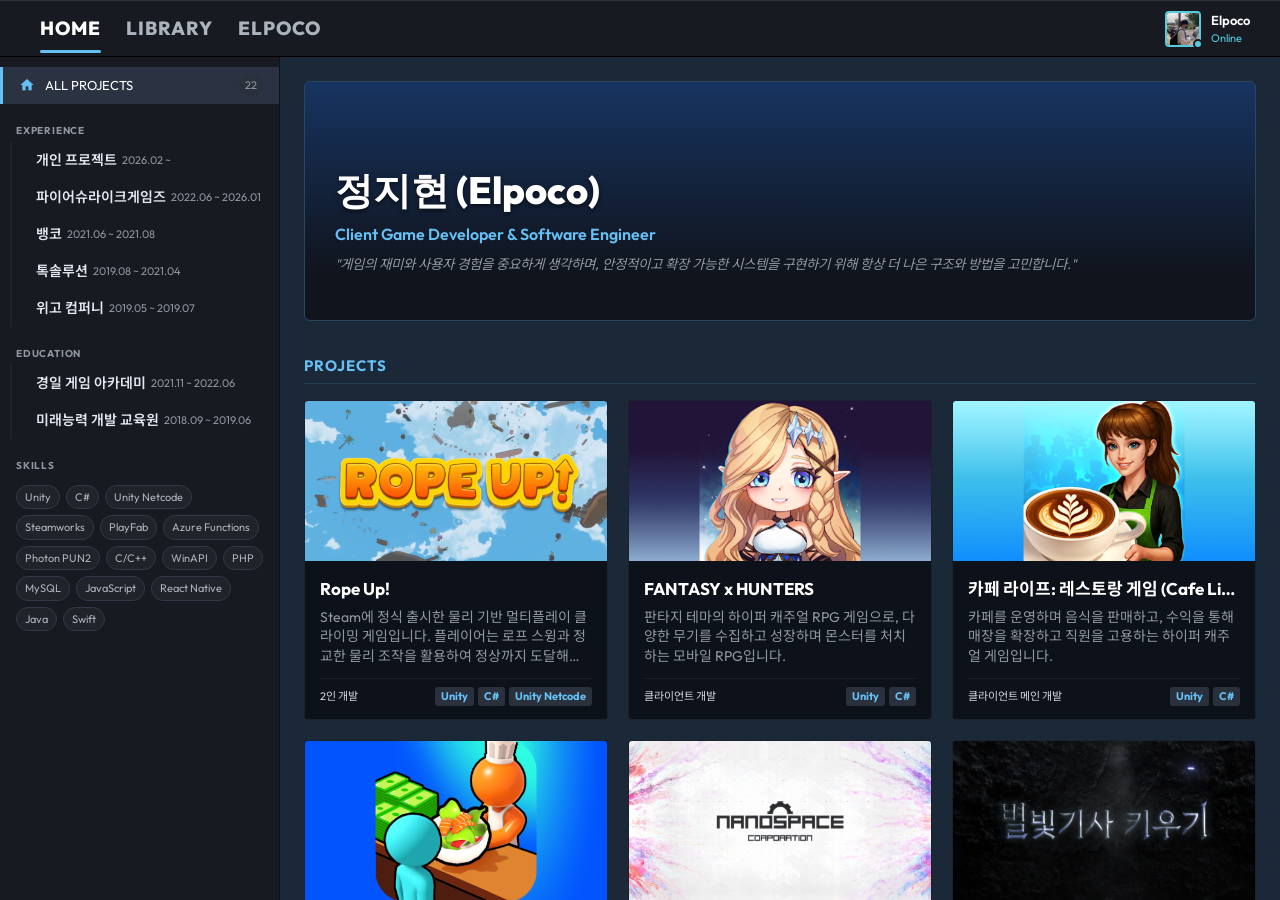
==== index.html @ 59be8a12 "이력서 수정" ====
<!DOCTYPE html>
<html lang="ko">

<head>
    <meta http-equiv="Content-Type" content="text/html; charset=UTF-8">
    <meta name="viewport" content="width=device-width, initial-scale=1">
    <title>정지현 포트폴리오</title>

    <!-- Google Fonts for Premium Gaming/Tech Aesthetics -->
    <link rel="preconnect" href="https://fonts.googleapis.com">
    <link rel="preconnect" href="https://fonts.gstatic.com" crossorigin>
    <link
        href="https://fonts.googleapis.com/css2?family=Noto+Sans+KR:wght@300;400;500;700&family=Outfit:wght@300;400;600;800&display=swap"
        rel="stylesheet">
    <link rel="stylesheet" href="https://fonts.googleapis.com/icon?family=Material+Icons">

    <!-- Styles -->
    <link href="css/bootstrap.min.css" rel="stylesheet">
    <link href="css/style.css?v=2" rel="stylesheet">

    <!-- Scripts -->
    <script src="js/jquery.min.js"></script>
    <script src="js/bootstrap.min.js" type="text/javascript"></script>
    <script src="js/projects_data.js"></script>
    <script src="js/script.js?v=2"></script>
    <link rel="shortcut icon" href="favicon.ico">
</head>

<body>
    <div id="steam-app">
        <!-- ############ Steam Header / Top Bar ############ -->
        <header id="steam-header">


            <!-- Navigation Area -->
            <div class="steam-nav-bar">
                <!-- Navigation Arrows -->
                <!-- <div class="steam-arrows">
                    <button class="nav-arrow-btn" id="btn-back" onclick="historyBack()" disabled>
                        <i class="material-icons">arrow_back</i>
                    </button>
                    <button class="nav-arrow-btn" id="btn-forward" onclick="historyForward()" disabled>
                        <i class="material-icons">arrow_forward</i>
                    </button>
                </div> -->

                <!-- Main Tabs -->
                <nav class="steam-nav-tabs">
                    <span class="nav-tab active" data-target="store">HOME</span>
                    <span class="nav-tab" data-target="library">LIBRARY</span>
                    <!-- <span class="nav-tab" data-target="community">COMMUNITY</span> -->
                    <span class="nav-tab" data-target="about">ELPOCO</span>
                </nav>

                <!-- Profile Badge -->
                <div class="steam-profile-badge" onclick="switchTab('about')">
                    <div class="avatar-container">
                        <img src="assets/images/jjh2.jpg" alt="Profile Avatar" class="profile-avatar">
                        <span class="online-indicator"></span>
                    </div>
                    <div class="profile-info">
                        <span class="profile-name">Elpoco</span>
                        <div class="profile-status">
                            <!-- <span class="status-badge">Lv.96</span> -->
                            <span class="status-text">Online</span>
                        </div>
                    </div>
                </div>
            </div>
        </header>

        <!-- ############ Steam App Body ############ -->
        <main id="steam-body">
            <!-- LEFT SIDEBAR (Visible primarily in LIBRARY tab, but handles navigation) -->
            <aside id="steam-sidebar">
                <!-- <div class="sidebar-header">
                    <span class="sidebar-title">MY CAREER</span>
                    <div class="search-box-container">
                        <input type="text" id="search-input" placeholder="Search projects by name or stack..."
                            oninput="handleSearch()">
                        <i class="material-icons search-icon">search</i>
                    </div>
                </div> -->

                <div class="sidebar-scrollable">
                    <!-- Library Home Link -->
                    <div class="sidebar-item home-item active" onclick="showLibraryHome()">
                        <i class="material-icons sidebar-item-icon">home</i>
                        <span class="sidebar-item-name">ALL PROJECTS</span>
                        <span class="sidebar-count" id="all-projects-count">19</span>
                    </div>

                    <!-- Chronological Work Experience List -->
                    <div class="sidebar-group">
                        <div class="sidebar-group-title">EXPERIENCE</div>
                        <div class="sidebar-group-list" id="experience-list">
                            <!-- Dynamic Content Inserted by JS -->
                        </div>
                    </div>

                    <!-- Education Group -->
                    <div class="sidebar-group">
                        <div class="sidebar-group-title">EDUCATION</div>
                        <div class="sidebar-group-list" id="education-list">
                            <!-- Dynamic Content Inserted by JS -->
                        </div>
                    </div>

                    <!-- Technical Tech Stack Filters -->
                    <div class="sidebar-group">
                        <div class="sidebar-group-title">SKILLS</div>
                        <div class="sidebar-group-list tech-filter-list" id="tech-filters">
                            <!-- Dynamic Content Inserted by JS -->
                        </div>
                    </div>
                </div>
            </aside>

            <!-- RIGHT CONTENT AREA -->
            <section id="steam-content">

                <!-- 1. STORE PAGE (Introduction & Highlight Summary) -->
                <div class="content-panel active" id="store-page">
                    <div class="store-hero">
                        <div class="store-hero-overlay"></div>
                        <div class="store-hero-content">
                            <!-- <span class="store-badge">NEW RELEASE</span> -->
                            <h1>정지현 (Elpoco)</h1>
                            <p class="about-title-role">Client Game Developer & Software Engineer</p>
                            <p class="about-quote">"게임의 재미와 사용자 경험을 중요하게 생각하며, 안정적이고 확장 가능한 시스템을 구현하기 위해 항상 더 나은 구조와 방법을
                                고민합니다."</p>
                            <!-- <div class="store-hero-actions">
                                <button class="btn-steam-primary" onclick="switchTab('library')">
                                    <i class="material-icons">play_arrow</i> 라이브러리 가기 (프로젝트 감상)
                                </button>
                                <button class="btn-steam-secondary" onclick="copyEmail()">
                                    <i class="material-icons">email</i> 이메일 복사하기
                                </button>
                            </div> -->
                        </div>
                    </div>

                    <!-- Featured Section -->
                    <div class="store-section">
                        <h2 class="store-section-title">PROJECTS</h2>
                        <div class="featured-grid" id="store-featured-projects">
                            <!-- JS inserts featured items here -->
                        </div>
                    </div>

                    <!-- Store Main Columns -->
                    <div class="store-section">
                        <div class="row">
                            <!-- Left Column: About Me Intro -->
                            <!-- <div class="col-lg-8">
                                <div class="store-panel-card">
                                    <h3>ABOUT ME</h3>
                                    <p class="intro-long-text">
                                        안녕하세요! 코딩이 즐거운 개발자 <strong>정지현</strong>입니다.<br>
                                        2019년부터 다양한 모바일 앱과 웹 개발, 하이브리드 앱과 백엔드 서버 개발을 시작으로, 현재는 유니티(Unity) 엔진을 활용한 3D 방치형
                                        RPG,
                                        하이퍼 캐주얼 게임 및 스팀 출시작까지 아우르는 <strong>클라이언트 & 서버 개발자</strong>로 활약하고 있습니다.
                                    </p>
                                    <p class="intro-long-text">
                                        문제를 끝까지 해결하려는 끈기와 새로운 기술을 빠르게 습득하는 학습 능력을 강점으로 가지고 있습니다. 게임의 재미와 사용자 경험을 중요하게
                                        생각하며, 안정적이고 확장 가능한 시스템을 구현하기 위해 항상 더 나은 구조와 방법을 고민합니다.
                                    </p>
                                </div>
                            </div> -->
                            <!-- Right Column: Quick Contacts Info -->
                            <!-- <div class="col-lg-4">
                                <div class="store-panel-card side-info">
                                    <h3>GAME SPECS (기본 정보)</h3>
                                    <ul class="spec-list">
                                        <li><strong>이름:</strong> 정지현</li>
                                        <li><strong>생년월일:</strong> 96.11.25 (<span class="dynamic-age"></span>세)</li>
                                        <li><strong>연락처:</strong> 010-8990-4721</li>
                                        <li><strong>이메일:</strong> <span class="click-email-text"
                                                onclick="copyEmail()">wjdwlgus96@gmail.com</span></li>
                                        <li><strong>거주지:</strong> 서울 성동구 성수동</li>
                                        <li><strong>주요 분야:</strong> Game Client, Server, Mobile App</li>
                                    </ul>
                                </div>
                            </div> -->
                        </div>
                    </div>
                </div>

                <!-- 2. LIBRARY HOME (Projects Grid Layout) -->
                <div class="content-panel" id="library-home">
                    <!-- Library Controls Header -->
                    <div class="library-header">
                        <div class="library-title-bar">
                            <h2>All Projects (<span id="filtered-projects-count">19</span>)</h2>
                            <div class="library-display-options">
                                <button class="display-btn active" id="display-grid"
                                    onclick="setLibraryDisplay('grid')">
                                    <i class="material-icons">grid_on</i> Grid
                                </button>
                                <button class="display-btn" id="display-list" onclick="setLibraryDisplay('list')">
                                    <i class="material-icons">view_list</i> List
                                </button>
                            </div>
                        </div>

                        <!-- Active filters tracker -->
                        <div class="active-filters-tracker" id="active-filters-container" style="display: none;">
                            <span class="filter-label">Active Filters:</span>
                            <span id="active-filters-badges"></span>
                            <span class="clear-filters-btn" onclick="clearAllFilters()">Clear All</span>
                        </div>
                    </div>

                    <!-- Projects Grid Container -->
                    <div class="projects-grid-view" id="projects-container">
                        <!-- Dynamic Grid Cards Inserted by JS -->
                    </div>
                </div>

                <!-- 3. PROJECT DETAIL PAGE (Detailed View for Single Project) -->
                <div class="content-panel" id="project-details">
                    <!-- Detail Hero Banner -->
                    <div class="detail-hero" id="detail-banner">
                        <div class="detail-hero-overlay"></div>
                        <div class="detail-hero-content">
                            <!-- <span class="detail-project-type" id="detail-type">Commercial Game</span> -->
                            <h1 id="detail-title">Rope Up!</h1>
                            <div class="detail-actions">
                                <a href="#" target="_blank" class="btn-play" id="detail-play-btn">
                                    <i class="material-icons">play_arrow</i> PLAY NOW
                                </a>
                                <a href="#" target="_blank" class="btn-github" id="detail-github-btn">
                                    <img src="assets/icons/github.svg" class="github-icon-white" alt="GitHub"> SOURCE
                                    CODE
                                </a>
                            </div>
                        </div>
                    </div>

                    <!-- Details Content Grid -->
                    <div class="detail-layout">
                        <!-- Left Block: Game Overview, Video, and Responsibilities -->
                        <div class="detail-main">
                            <!-- Description Block -->
                            <div class="detail-card">
                                <h3>ABOUT THIS PROJECT</h3>
                                <p class="project-desc-text" id="detail-description">프로젝트 상세 설명글이 위치합니다.</p>
                            </div>

                            <!-- Youtube Trailer Embed Container -->
                            <div class="detail-media" id="detail-media-container">
                                <!-- Dynamic iframe or video element -->
                            </div>

                            <!-- Screenshot Carousel (Google Play Style) -->
                            <div class="screenshot-carousel-wrapper" id="screenshot-carousel" style="display: none;">
                                <h3 class="screenshot-carousel-title">SCREENSHOTS</h3>
                                <div class="screenshot-carousel-viewport">
                                    <button class="carousel-nav-btn carousel-prev" id="carousel-prev-btn"
                                        onclick="carouselScroll(-1)">
                                        <i class="material-icons">chevron_left</i>
                                    </button>
                                    <div class="screenshot-carousel-track" id="screenshot-track">
                                        <!-- Dynamic screenshot images inserted by JS -->
                                    </div>
                                    <button class="carousel-nav-btn carousel-next" id="carousel-next-btn"
                                        onclick="carouselScroll(1)">
                                        <i class="material-icons">chevron_right</i>
                                    </button>
                                    <!-- <div class="carousel-indicators" id="carousel-indicators"> -->
                                    <!-- Dynamic dot indicators -->
                                    <!-- </div> -->
                                </div>
                            </div>

                            <!-- Responsibilities Block -->
                            <div class="detail-card">
                                <h3>KEY DEVELOPMENTS</h3>
                                <ul class="responsibilities-list" id="detail-responsibilities">
                                    <!-- Dynamic points loaded by JS -->
                                </ul>
                            </div>

                            <!-- System Requirements (System specs) -->
                            <div class="detail-card system-reqs" id="technical-section">
                                <h3>Technical</h3>
                                <ul class="responsibilities-list" id="detail-technical">
                                    <!-- Dynamic points loaded by JS -->
                                </ul>
                            </div>
                        </div>

                        <!-- Right Block: Sidebar Game Specs & Achievements -->
                        <div class="detail-side">
                            <!-- Game Info Spec -->
                            <div class="detail-card spec-card">
                                <h3>PROJECT DETAILS</h3>
                                <table class="detail-spec-table">
                                    <tr>
                                        <td>Release Period</td>
                                        <td id="detail-spec-period">2025.03 ~ 2026.05</td>
                                    </tr>
                                    <!-- <tr>
                                        <td>Developer</td>
                                        <td>Elpoco (정지현)</td>
                                    </tr> -->
                                    <tr>
                                        <td>Platforms</td>
                                        <td id="detail-spec-platforms">
                                            <!-- Icons -->
                                        </td>
                                    </tr>
                                    <tr>
                                        <td>Tech Stack</td>
                                        <td id="detail-spec-tech">
                                            <!-- Tags -->
                                        </td>
                                    </tr>
                                </table>
                            </div>

                            <!-- Achievements Block (도전 과제) -->
                            <div class="detail-card achievements-card" id="achievements-section">
                                <h3>ACHIEVEMENTS</h3>
                                <div class="achievements-grid" id="detail-achievements">
                                    <!-- Dynamic achievements badges loaded by JS -->
                                </div>
                            </div>
                        </div>
                    </div>

                    <!-- Back to library button -->
                    <div class="detail-footer-nav text-center py-4">
                        <button class="btn-steam-secondary" onclick="showLibraryHome()">
                            <i class="material-icons">arrow_back</i> Back to Projects Library
                        </button>
                    </div>
                </div>

                <!-- 4. COMPANY DETAIL PAGE (Experience/Education Details) -->
                <div class="content-panel" id="company-details">
                    <div class="company-header-banner">
                        <div class="company-banner-overlay"></div>
                        <div class="company-header-info">
                            <!-- <span class="company-tag" id="company-type-label">COMPANY</span> -->
                            <h1 id="company-name">파이어슈라이크게임즈</h1>
                            <span class="company-period" id="company-period">2022.06 ~ 2026.01</span>
                        </div>
                    </div>

                    <div class="company-body">
                        <div class="row">
                            <div class="col-lg-8">
                                <div class="store-panel-card">
                                    <h3>ROLE & RESPONSIBILITIES</h3>
                                    <h4 class="company-role-title" id="company-role">유니티 클라이언트 및 서버 개발</h4>
                                    <p class="company-desc" id="company-description">회사에 대한 상세 설명 및 전반적인 업무 요약이 위치합니다.
                                    </p>
                                </div>
                            </div>
                            <div class="col-lg-4">
                                <div class="store-panel-card side-info" id="company-quick-specs">
                                    <h3>OVERVIEW SPECS</h3>
                                    <ul class="spec-list">
                                        <li><strong>소속:</strong> <span id="spec-company-title">파이어슈라이크게임즈</span>
                                        </li>
                                        <li><strong>기간:</strong> <span id="spec-company-period">43개월 (약 3년
                                                7개월)</span></li>
                                        <li><strong>역할:</strong> <span id="spec-company-role">풀스택 클라이언트 프로그래머</span>
                                        </li>
                                    </ul>
                                </div>
                            </div>
                        </div>

                        <!-- Projects Under This Company -->
                        <div class="store-section mt-5">
                            <h3 class="store-section-title">PROJECTS</h3>
                            <div class="projects-grid-view" id="company-projects-container">
                                <!-- Cards inserted by JS -->
                            </div>
                        </div>
                    </div>
                </div>

                <!-- 5. COMMUNITY PAGE (Skills & General Achievements) -->
                <div class="content-panel" id="community-page">
                    <div class="community-banner">
                        <div class="community-banner-overlay"></div>
                        <div class="community-banner-content">
                            <h1>COMMUNITY ACTIVITY Showcase</h1>
                            <p>개발자 정지현의 핵심 보유 기술 및 전체 프로젝트 도전 과제(업적)를 통합하여 표시합니다.</p>
                        </div>
                    </div>

                    <!-- Skills Matrix -->
                    <div class="store-section">
                        <h2 class="store-section-title">TECHNICAL INVENTORY (보유 기술 스택)</h2>
                        <div class="skills-grid" id="community-skills-list">
                            <!-- Skill Cards loaded by JS -->
                        </div>
                    </div>

                    <!-- Cumulative Achievements -->
                    <div class="store-section">
                        <h2 class="store-section-title">CUMULATIVE ACHIEVEMENTS (통합 도전 과제)</h2>
                        <div class="all-achievements-grid" id="community-achievements-list">
                            <!-- All project achievements listed in grid -->
                        </div>
                    </div>
                </div>

                <!-- 6. ABOUT ME FULL RESUME PAGE -->
                <div class="content-panel" id="about-page">
                    <div class="about-header">
                        <img src="assets/images/jjh2.jpg" alt="정지현 사진" class="about-photo">
                        <div class="about-header-text">
                            <h1>정지현 (Elpoco)</h1>
                            <p class="about-title-role">Client Game Developer & Software Engineer</p>
                            <p class="about-quote">"게임의 재미와 사용자 경험을 중요하게 생각하며, 안정적이고 확장 가능한 시스템을 구현하기 위해 항상 더 나은 구조와 방법을
                                고민합니다."</p>
                        </div>
                    </div>

                    <div class="row mt-4">

                        <div class="col-md-8">
                            <div class="store-panel-card">
                                <h3>ABOUT ME</h3>
                                <p class="intro-long-text">
                                    안녕하세요! 코딩이 즐거운 개발자 <strong>정지현</strong>입니다.<br>
                                    2019년부터 다양한 모바일 앱과 웹 개발, 하이브리드 앱과 백엔드 서버 개발을 시작으로, 현재는 유니티(Unity) 엔진을 활용한 3D 방치형
                                    RPG,
                                    하이퍼 캐주얼 게임 및 스팀 출시작까지 아우르는 <strong>클라이언트 개발자</strong>로 활약하고 있습니다.
                                </p>
                                <p class="intro-long-text">
                                    문제를 끝까지 해결하려는 끈기와 새로운 기술을 빠르게 습득하는 학습 능력을 강점으로 가지고 있습니다. 게임의 재미와 사용자 경험을 중요하게
                                    생각하며, 안정적이고 확장 가능한 시스템을 구현하기 위해 항상 더 나은 구조와 방법을 고민합니다.
                                </p>
                            </div>
                        </div>

                        <div class="col-md-4">
                            <div class="store-panel-card">
                                <h3>CONTACT PROFILE</h3>
                                <ul class="spec-list">
                                    <li><i class="material-icons info-icon-small">place</i> <strong>Location:</strong>
                                        서울 성동구 성수동</li>
                                    <li><i class="material-icons info-icon-small">cake</i> <strong>Age:</strong>
                                        96.11.25 (<span class="dynamic-age"></span>세)</li>
                                    <li><i class="material-icons info-icon-small">phone</i> <strong>Phone:</strong>
                                        010-8990-4721</li>
                                    <li><i class="material-icons info-icon-small">email</i> <strong>Email:</strong>
                                        <span class="click-email-text" onclick="copyEmail()">wjdwlgus96@gmail.com</span>
                                    </li>
                                    <li><i class="material-icons info-icon-small">code</i> <strong>GitHub:</strong> <a
                                            href="https://github.com/Elpoco" target="_blank">github.com/Elpoco</a></li>
                                    <li><i class="material-icons info-icon-small">web</i> <strong>Portfolio:</strong>
                                        <a href="https://elpoco.github.io/Portfolio/"
                                            target="_blank">elpoco.github.io/Portfolio/</a>
                                    </li>
                                    <!-- <li><i class="material-icons info-icon-small">web</i> <strong>Blog:</strong> <a
                                            href="https://elpoco.tistory.com" target="_blank">elpoco.tistory.com</a>
                                    </li> -->
                                </ul>
                            </div>
                        </div>
                    </div>

                    <!-- <div class="store-section text-center py-5">
                        <button class="btn-steam-primary px-5 py-3" onclick="copyEmail()">
                            <i class="material-icons">content_copy</i> 이메일 주소 복사하기
                        </button>
                        <a href="mailto:wjdwlgus96@gmail.com" class="btn-steam-secondary px-5 py-3 ms-2">
                            <i class="material-icons">send</i> 메일 보내기
                        </a>
                    </div> -->
                </div>

            </section>
        </main>
    </div>
</body>

</html>
---- css/style.css ----
/* ==========================================================================
   Steam Client Dark Theme - Portfolio Style Sheet
   ========================================================================== */

/* Custom Font Face fallback */
@font-face {
    font-family: notoMedium;
    src: url('../assets/fonts/NotoSansCJKkr-Medium.otf');
}

@font-face {
    font-family: notoRegular;
    src: url('../assets/fonts/NotoSansCJKkr-Regular.otf');
}

/* CSS variables for theme tokens */
:root {
    --bg-app: #1b2838;
    /* Steam Deep Navy Grey */
    --bg-sidebar: #171a21;
    /* Dark Charcoal */
    --bg-header: #171a21;
    --bg-footer: #171a21;
    --bg-card: #0d121a;
    /* Darker card backgrounds */
    --bg-card-hover: #1e2837;
    --bg-panel: #202d39;
    /* Steel blue panel background */
    --accent-blue: #66c0f4;
    /* Steam Sky Blue */
    --text-primary: #d1d5db;
    /* Light gray */
    --text-muted: #8f98a0;
    /* Gray blue */
    --steam-green: #5c7e10;
    /* Steam Green Play Button */
    --steam-green-hover: #789d14;
    --steam-blue-btn: #2a475e;
    --steam-blue-btn-hover: #3b5f7c;
    --border-color: #2a475e;
    --online-green: #57cbde;
    /* In-game teal/green */
}

/* General Reset & Layout */
* {
    box-sizing: border-box;
    margin: 0;
    padding: 0;
}

body {
    font-family: 'Outfit', 'Noto Sans KR', notoRegular, -apple-system, BlinkMacSystemFont, "Segoe UI", Roboto, sans-serif;
    background-color: var(--bg-app);
    color: var(--text-primary);
    overflow: hidden;
    /* Lock page scrolling, let internal panels scroll */
    height: 100vh;
    width: 100vw;
}

a {
    color: var(--accent-blue);
    text-decoration: none;
    transition: color 0.2s ease;
}

a:hover {
    color: #fff;
    text-decoration: underline;
}

ul {
    list-style-position: inside;
}


ol,
ul {
    padding-left: 0px;
}

/* Custom Scrollbar Styles (Steam Look) */
::-webkit-scrollbar {
    width: 10px;
    height: 10px;
}

::-webkit-scrollbar-track {
    background: #171a21;
}

::-webkit-scrollbar-thumb {
    background: #3d4450;
    border-radius: 5px;
    border: 2px solid #171a21;
}

::-webkit-scrollbar-thumb:hover {
    background: #4f5767;
}

/* ############ Steam App Main Wrapper ############ */
#steam-app {
    display: flex;
    flex-direction: column;
    height: 100vh;
    width: 100vw;
}

/* ############ Steam Header ############ */
#steam-header {
    background-color: var(--bg-header);
    border-bottom: 1px solid #000;
    flex-shrink: 0;
}

/* Window title bar */
.steam-window-bar {
    display: flex;
    justify-content: space-between;
    align-items: center;
    background-color: #101218;
    height: 28px;
    padding: 0 12px;
    font-size: 11px;
    color: #7a8288;
    user-select: none;
}

.steam-menu-links span {
    margin-right: 12px;
    cursor: pointer;
}

.steam-menu-links span:hover {
    color: #fff;
}

.steam-window-title {
    font-weight: 500;
    letter-spacing: 0.5px;
}

.steam-window-controls {
    display: flex;
    gap: 15px;
    font-size: 14px;
}

.win-btn {
    cursor: pointer;
}

.win-btn:hover {
    color: #fff;
}

.close-btn:hover {
    color: #f44336;
}

/* Navigation bar */
.steam-nav-bar {
    display: flex;
    align-items: center;
    justify-content: space-between;
    height: 56px;
    padding: 0 20px;
    background-color: #171a21;
    border-top: 1px solid #2d3138;
}

.steam-arrows {
    display: flex;
    gap: 8px;
    margin-right: 15px;
}

.nav-arrow-btn {
    background: #101218;
    border: 1px solid #2d3138;
    color: #5d6268;
    width: 32px;
    height: 32px;
    border-radius: 4px;
    display: flex;
    align-items: center;
    justify-content: center;
    cursor: pointer;
}

.nav-arrow-btn:not(:disabled) {
    color: var(--accent-blue);
    cursor: pointer;
}

.nav-arrow-btn:not(:disabled):hover {
    background: #252830;
    color: #fff;
}

.nav-arrow-btn .material-icons {
    font-size: 18px;
}

.steam-nav-tabs {
    display: flex;
    gap: 25px;
    font-size: 19px;
    font-weight: 800;
    letter-spacing: 1px;
    flex-grow: 1;
    margin-left: 20px;
}

.nav-tab {
    cursor: pointer;
    color: #abb3bc;
    position: relative;
    padding: 8px 0;
    transition: color 0.2s;
    user-select: none;
}

.nav-tab:hover {
    color: #fff;
}

.nav-tab.active {
    color: #fff;
}

.nav-tab.active::after {
    content: '';
    position: absolute;
    bottom: -2px;
    left: 0;
    right: 0;
    height: 3px;
    background-color: var(--accent-blue);
    border-radius: 2px;
}

/* Profile Badge */
.steam-profile-badge {
    display: flex;
    align-items: center;
    gap: 10px;
    cursor: pointer;
    padding: 4px 10px;
    border-radius: 4px;
    transition: background-color 0.2s;
}

.steam-profile-badge:hover {
    background-color: #242933;
}

.avatar-container {
    position: relative;
    width: 36px;
    height: 36px;
}

.profile-avatar {
    width: 36px;
    height: 36px;
    border-radius: 4px;
    border: 2px solid var(--online-green);
    object-fit: cover;
}

.online-indicator {
    position: absolute;
    bottom: -2px;
    right: -2px;
    width: 10px;
    height: 10px;
    background-color: var(--online-green);
    border-radius: 50%;
    border: 2px solid #171a21;
}

.profile-info {
    display: flex;
    flex-direction: column;
}

.profile-name {
    font-size: 13px;
    font-weight: 600;
    color: #fff;
}

.profile-status {
    display: flex;
    align-items: center;
    gap: 5px;
    font-size: 11px;
}

.status-badge {
    background-color: #202d39;
    color: var(--accent-blue);
    padding: 0 4px;
    border-radius: 2px;
    font-weight: 600;
}

.status-text {
    color: var(--online-green);
}

/* ############ Steam App Body ############ */
#steam-body {
    display: flex;
    flex-direction: row;
    flex-grow: 1;
    overflow: hidden;
    /* Lock vertical page scroll */
}

/* ############ Left Sidebar (Chronological Career List) ############ */
#steam-sidebar {
    width: 280px;
    background-color: var(--bg-sidebar);
    border-right: 1px solid #101218;
    display: flex;
    flex-direction: column;
    flex-shrink: 0;
}

.sidebar-header {
    padding: 16px;
    border-bottom: 1px solid #20232a;
}

.sidebar-title {
    font-size: 12px;
    font-weight: 800;
    color: var(--text-muted);
    letter-spacing: 1px;
    display: block;
    margin-bottom: 8px;
}

.search-box-container {
    position: relative;
    width: 100%;
}

#search-input {
    width: 100%;
    background-color: #20232a;
    border: 1px solid #323846;
    color: #fff;
    font-size: 12px;
    padding: 6px 30px 6px 10px;
    border-radius: 4px;
    outline: none;
    transition: border-color 0.2s;
}

#search-input:focus {
    border-color: var(--accent-blue);
}

.search-icon {
    position: absolute;
    right: 8px;
    top: 50%;
    transform: translateY(-50%);
    font-size: 16px;
    color: var(--text-muted);
}

.sidebar-scrollable {
    flex-grow: 1;
    overflow-y: auto;
    padding: 10px 0;
}

/* Sidebar List Item Elements */
.sidebar-item {
    display: flex;
    align-items: center;
    padding: 8px 16px;
    cursor: pointer;
    font-size: 13px;
    color: #abb3bc;
    transition: background-color 0.15s, color 0.15s;
    user-select: none;
}

.sidebar-item:hover {
    background-color: #20232d;
    color: #fff;
}

.sidebar-item.active {
    background-color: #2b3342;
    color: #fff;
    border-left: 3px solid var(--accent-blue);
}

.sidebar-item-icon {
    font-size: 16px;
    margin-right: 10px;
    color: var(--text-muted);
}

.sidebar-item.active .sidebar-item-icon {
    color: var(--accent-blue);
}

.sidebar-item-name {
    flex-grow: 1;
    overflow: hidden;
    text-overflow: ellipsis;
    white-space: nowrap;
}

.sidebar-count {
    background-color: #2a303c;
    font-size: 11px;
    padding: 2px 6px;
    border-radius: 10px;
    color: var(--text-muted);
}

/* Sidebar Group Header Styles */
.sidebar-group {
    margin-top: 15px;
}

.sidebar-group-title {
    font-size: 10px;
    font-weight: 700;
    color: var(--text-muted);
    letter-spacing: 0.8px;
    padding: 4px 16px;
    text-transform: uppercase;
}

.sidebar-group-list {
    display: flex;
    flex-direction: column;
}

/* Sidebar Experience Specifics */
.sidebar-exp-item {
    padding: 8px 16px 8px 24px;
    border-left: 2px solid #20232a;
    margin-left: 10px;
}

.sidebar-exp-company {
    font-size: 14px;
    font-weight: 600;
    color: #e2e8f0;
}

.sidebar-exp-period {
    font-size: 11px;
    color: var(--text-muted);
    display: block;
    margin-left: 5px;
}

/* Sidebar Tech Tag Buttons list */
.tech-filter-list {
    flex-direction: row !important;
    flex-wrap: wrap;
    gap: 6px;
    padding: 8px 16px;
}

.tech-tag-filter {
    font-size: 11px;
    background-color: #20232a;
    border: 1px solid #323846;
    padding: 3px 8px;
    border-radius: 12px;
    color: #abb3bc;
    cursor: pointer;
    transition: all 0.2s;
}

.tech-tag-filter:hover {
    background-color: #2b303d;
    color: #fff;
}

.tech-tag-filter.active {
    background-color: var(--accent-blue);
    border-color: var(--accent-blue);
    color: #0d121a;
    font-weight: 600;
}

/* ############ Right Content Panel ############ */
#steam-content {
    flex-grow: 1;
    background-color: var(--bg-app);
    overflow-y: auto;
    position: relative;
}

/* Panel visibility controls */
.content-panel {
    display: none;
    padding: 24px;
    min-height: 100%;
}

.content-panel.active {
    display: block;
    animation: fadeIn 0.3s ease-out;
}

@keyframes fadeIn {
    from {
        opacity: 0;
        transform: translateY(4px);
    }

    to {
        opacity: 1;
        transform: translateY(0);
    }
}

/* ==========================================================================
   Panel 1: STORE / HOME PAGE STYLING
   ========================================================================== */
.store-hero {
    position: relative;
    border-radius: 6px;
    overflow: hidden;
    height: 240px;
    display: flex;
    align-items: flex-end;
    padding: 30px;
    margin-bottom: 24px;
    background: url('../assets/images/empty/banner.png') no-repeat center center;
    background-size: cover;
    border: 1px solid var(--border-color);
}

.store-hero-overlay {
    position: absolute;
    top: 0;
    left: 0;
    right: 0;
    bottom: 0;
    background: linear-gradient(to top, rgba(16, 18, 24, 0.95) 20%, rgba(27, 40, 56, 0.4) 100%);
}

.store-hero-content {
    position: relative;
    z-index: 10;
    max-width: 800px;
}

.store-badge {
    background-color: var(--accent-blue);
    color: #0d121a;
    font-size: 11px;
    font-weight: 800;
    padding: 3px 8px;
    border-radius: 3px;
    letter-spacing: 1px;
    display: inline-block;
    margin-bottom: 12px;
}

.store-hero h1 {
    font-family: 'Outfit', sans-serif;
    font-weight: 800;
    font-size: 38px;
    color: #fff;
    margin-bottom: 8px;
    text-shadow: 0 2px 4px rgba(0, 0, 0, 0.6);
}

.store-hero-sub {
    font-size: 15px;
    color: #c7d5e0;
    margin-bottom: 20px;
    line-height: 1.4;
    text-shadow: 0 1px 2px rgba(0, 0, 0, 0.6);
}

.store-hero-actions {
    display: flex;
    gap: 12px;
}

/* Premium Buttons styled like Steam UI */
.btn-steam-primary {
    background: linear-gradient(to right, #47690a, #5c7e10);
    border: none;
    color: #fff;
    padding: 10px 20px;
    border-radius: 3px;
    font-weight: 600;
    cursor: pointer;
    box-shadow: 0 2px 5px rgba(0, 0, 0, 0.3);
    display: inline-flex;
    align-items: center;
    gap: 8px;
    transition: background 0.2s;
}

.btn-steam-primary:hover {
    background: linear-gradient(to right, #58820c, #789d14);
    text-decoration: none;
}

.btn-steam-secondary {
    background: var(--steam-blue-btn);
    border: none;
    color: #fff;
    padding: 10px 20px;
    border-radius: 3px;
    font-weight: 600;
    cursor: pointer;
    box-shadow: 0 2px 5px rgba(0, 0, 0, 0.3);
    display: inline-flex;
    align-items: center;
    gap: 8px;
    transition: background 0.2s;
}

.btn-steam-secondary:hover {
    background: var(--steam-blue-btn-hover);
    color: #fff;
    text-decoration: none;
}

/* Sections and grids */
.store-section {
    margin-top: 36px;
}

.store-section-title {
    font-family: 'Outfit', sans-serif;
    font-size: 15px;
    font-weight: 700;
    letter-spacing: 1px;
    color: var(--accent-blue);
    border-bottom: 1px solid #233c51;
    padding-bottom: 8px;
    margin-bottom: 16px;
}

/* Featured/recommend grid cards */
.featured-grid {
    display: grid;
    grid-template-columns: repeat(auto-fill, minmax(280px, 1fr));
    gap: 20px;
}

.featured-card {
    background-color: var(--bg-card);
    border: 1px solid #1a222d;
    border-radius: 4px;
    overflow: hidden;
    cursor: pointer;
    transition: transform 0.2s, border-color 0.2s, box-shadow 0.2s;
    display: flex;
    flex-direction: column;
    height: 320px;
}

.featured-card:hover {
    transform: translateY(-4px);
    border-color: var(--accent-blue);
    box-shadow: 0 5px 15px rgba(102, 192, 244, 0.15);
    background-color: var(--bg-card-hover);
}

.featured-card-banner {
    height: 160px;
    width: 100%;
    object-fit: cover;
    background-color: #171a21;
}

.featured-card-body {
    padding: 15px;
    display: flex;
    flex-direction: column;
    flex-grow: 1;
}

.featured-card-title {
    font-size: 17px;
    font-weight: 700;
    color: #fff;
    margin-bottom: 6px;
    white-space: nowrap;
    overflow: hidden;
    text-overflow: ellipsis;
}

.featured-card-desc {
    font-size: 14px;
    color: var(--text-muted);
    line-height: 1.4;
    overflow: hidden;
    display: -webkit-box;
    -webkit-line-clamp: 3;
    -webkit-box-orient: vertical;
    margin-bottom: 12px;
    flex-grow: 1;
}

.featured-card-footer {
    display: flex;
    justify-content: space-between;
    align-items: center;
    border-top: 1px solid rgba(255, 255, 255, 0.05);
    padding-top: 8px;
    font-size: 11px;
}

.featured-card-tech {
    display: flex;
    gap: 4px;
}

.mini-tech-tag {
    background-color: #2a313d;
    color: var(--accent-blue);
    padding: 1px 6px;
    border-radius: 3px;
    font-size: 11px;
    font-weight: 700;
}

.featured-card-role {
    font-size: 11px;
}

/* Stat section */
.bg-gradient-row {
    background: linear-gradient(135deg, #101822 0%, #1c2b3e 100%);
    border-radius: 6px;
    border: 1px solid var(--border-color);
}

.stat-card {
    border-right: 1px dashed rgba(255, 255, 255, 0.08);
}

.stat-card:last-child {
    border-right: none;
}

.stat-value {
    display: block;
    font-family: 'Outfit', sans-serif;
    font-size: 32px;
    font-weight: 800;
    color: var(--accent-blue);
}

.stat-label {
    font-size: 12px;
    color: var(--text-muted);
    font-weight: 500;
}

/* Side Spec & Cards info */
.store-panel-card {
    background-color: #16202d;
    border: 1px solid var(--border-color);
    border-radius: 4px;
    padding: 24px;
    margin-bottom: 20px;
    height: 100%;
}

.store-panel-card h3 {
    font-size: 14px;
    font-weight: 700;
    letter-spacing: 0.8px;
    color: #fff;
    margin-bottom: 16px;
    border-bottom: 1px solid rgba(255, 255, 255, 0.05);
    padding-bottom: 8px;
}

.intro-long-text {
    font-size: 13.5px;
    line-height: 1.6;
    margin-bottom: 12px;
    color: #c7d5e0;
}

.spec-list {
    list-style: none;
}

.spec-list li {
    font-size: 13px;
    margin-bottom: 10px;
    border-bottom: 1px solid rgba(255, 255, 255, 0.03);
    padding-bottom: 8px;
    color: #c7d5e0;
}

.spec-list li strong {
    color: var(--text-muted);
    margin-right: 8px;
}

.click-email-text {
    color: var(--accent-blue);
    cursor: pointer;
    text-decoration: underline;
}

.click-email-text:hover {
    color: #fff;
}

/* ==========================================================================
   Panel 2: LIBRARY / PROJECT GRID VIEW STYLING
   ========================================================================== */
.library-header {
    margin-bottom: 20px;
}

.library-title-bar {
    display: flex;
    justify-content: space-between;
    align-items: center;
    border-bottom: 1px solid #202d39;
    padding-bottom: 12px;
}

.library-title-bar h2 {
    font-family: 'Outfit', sans-serif;
    font-size: 20px;
    font-weight: 700;
    color: #fff;
}

.library-display-options {
    display: flex;
    gap: 4px;
}

.display-btn {
    background-color: #1e222a;
    border: 1px solid #323846;
    color: var(--text-muted);
    font-size: 11px;
    padding: 4px 10px;
    border-radius: 3px;
    cursor: pointer;
    display: flex;
    align-items: center;
    gap: 4px;
}

.display-btn:hover {
    color: #fff;
    background-color: #2b303d;
}

.display-btn.active {
    background-color: var(--accent-blue);
    border-color: var(--accent-blue);
    color: #0d121a;
    font-weight: 600;
}

.display-btn.active .material-icons {
    color: #0d121a;
}

.display-btn .material-icons {
    font-size: 14px;
}

/* Active filters container */
.active-filters-tracker {
    display: flex;
    align-items: center;
    gap: 8px;
    margin-top: 10px;
    font-size: 11.5px;
    background-color: #141c24;
    padding: 6px 12px;
    border-radius: 4px;
}

.filter-label {
    color: var(--text-muted);
}

.active-filter-badge {
    background-color: var(--steam-blue-btn);
    color: #fff;
    padding: 2px 8px;
    border-radius: 10px;
    margin-right: 4px;
    display: inline-flex;
    align-items: center;
    gap: 4px;
}

.remove-filter-icon {
    font-size: 12px !important;
    cursor: pointer;
    color: var(--text-muted);
}

.remove-filter-icon:hover {
    color: #ff6b6b;
}

.clear-filters-btn {
    color: #ff6b6b;
    text-decoration: underline;
    cursor: pointer;
    margin-left: 8px;
}

/* Vertical game poster grid */
.projects-grid-view {
    display: grid;
    grid-template-columns: repeat(auto-fill, minmax(160px, 1fr));
    gap: 20px;
}

/* Grid layout poster cards */
.project-card {
    background-color: #0f141d;
    border: 1px solid #1a222c;
    border-radius: 4px;
    overflow: hidden;
    aspect-ratio: 2 / 3;
    cursor: pointer;
    position: relative;
    transition: transform 0.2s, border-color 0.2s, box-shadow 0.2s;
    display: flex;
    flex-direction: column;
}

.project-card:hover {
    transform: scale(1.01);
    border-color: var(--accent-blue);
    box-shadow: 0 6px 16px rgba(102, 192, 244, 0.25);
    z-index: 10;
}

.project-poster-img {
    width: 100%;
    height: 100%;
    object-fit: cover;
    background: linear-gradient(135deg, #16202d 0%, #101620 100%);
    position: absolute;
    top: 0;
    left: 0;
    transition: transform 0.3s;
}

.project-card:hover .project-poster-img {
    transform: scale(1.05);
}

/* Card hover panel containing title / info */
.project-card-overlay {
    position: absolute;
    bottom: 0;
    left: 0;
    right: 0;
    background: linear-gradient(to top, rgba(16, 18, 24, 0.95) 0%, rgba(16, 18, 24, 0.75) 50%, rgba(0, 0, 0, 0) 100%);
    padding: 15px 10px 10px 10px;
    z-index: 5;
    transform: translateY(0);
    transition: transform 0.2s;
}

.project-card-title {
    font-size: 13px;
    font-weight: 700;
    color: #fff;
    margin-bottom: 4px;
    text-shadow: 0 1px 2px #000;
    overflow: hidden;
    text-overflow: ellipsis;
    white-space: nowrap;
}

.project-card-meta {
    font-size: 10px;
    color: var(--accent-blue);
    font-weight: 600;
    display: block;
    margin-bottom: 6px;
}

.project-card-tech-badges {
    display: flex;
    flex-wrap: wrap;
    gap: 4px;
}

/* List display layout */
.projects-list-view {
    display: flex;
    flex-direction: column;
    gap: 10px;
}

.projects-list-view .project-card {
    aspect-ratio: auto;
    flex-direction: row;
    height: 60px;
    align-items: center;
    padding: 0 15px;
}

.projects-list-view .project-poster-img {
    position: static;
    width: 60px;
    height: 45px;
    object-fit: cover;
    border-radius: 2px;
}

.projects-list-view .project-card-overlay {
    position: static;
    background: none;
    padding: 0 0 0 15px;
    flex-grow: 1;
    display: flex;
    justify-content: space-between;
    align-items: center;
}

.projects-list-view .project-card-title {
    font-size: 15px;
    margin-bottom: 0;
}

.projects-list-view .project-card-meta {
    margin-bottom: 0;
    font-size: 12px;
}

/* ==========================================================================
   Panel 3: PROJECT DETAIL VIEW STYLING
   ========================================================================== */
.detail-hero {
    position: relative;
    height: 260px;
    border-radius: 6px;
    overflow: hidden;
    display: flex;
    align-items: flex-end;
    padding: 30px;
    margin-bottom: 24px;
    background-size: cover;
    background-position: center;
    border: 1px solid var(--border-color);
}

.detail-hero-overlay {
    position: absolute;
    top: 0;
    left: 0;
    right: 0;
    bottom: 0;
    background: linear-gradient(to top, rgba(16, 18, 24, 0.6) 10%, rgba(27, 40, 56, 0.3) 100%);
}

.detail-hero-content {
    position: relative;
    z-index: 10;
    width: 100%;
}

.detail-project-type {
    font-size: 11px;
    background-color: var(--accent-blue);
    color: #0d121a;
    padding: 2px 8px;
    border-radius: 3px;
    font-weight: 700;
    display: inline-block;
    margin-bottom: 8px;
}

.detail-hero h1 {
    font-family: 'Outfit', sans-serif;
    font-size: 32px;
    font-weight: 800;
    color: #fff;
    margin-bottom: 16px;
}

.detail-actions {
    display: flex;
    gap: 12px;
}

/* Big launch PLAY button */
.btn-play {
    background: linear-gradient(to right, #81b81c, #8bc214);
    color: #fff;
    font-size: 16px;
    font-weight: 800;
    padding: 12px 30px;
    border-radius: 4px;
    display: inline-flex;
    align-items: center;
    gap: 8px;
    box-shadow: 0 4px 10px rgba(0, 0, 0, 0.4);
    transition: background 0.2s, transform 0.1s;
}

.btn-play:hover {
    background: linear-gradient(to right, #91ce20, #97d315);
    text-decoration: none;
    transform: translateY(-1px);
    color: #fff;
}

.btn-play:active {
    transform: translateY(1px);
}

.btn-play .material-icons {
    font-size: 22px;
}

.btn-github {
    background-color: #2b3342;
    color: #c7d5e0;
    font-size: 14px;
    font-weight: 600;
    padding: 12px 20px;
    border-radius: 4px;
    display: inline-flex;
    align-items: center;
    gap: 8px;
    transition: background-color 0.2s;
    border: 1px solid #3d4656;
}

.btn-github:hover {
    background-color: #3d475c;
    color: #fff;
    text-decoration: none;
}

.github-icon-white {
    width: 18px;
    height: 18px;
    filter: invert(90%) sepia(5%) saturate(10%) hue-rotate(180deg) brightness(95%) contrast(90%);
}

/* Split detail layout */
.detail-layout {
    display: flex;
    gap: 24px;
}

.detail-main {
    flex-grow: 1;
    width: 60%;
    display: flex;
    flex-direction: column;
    gap: 20px;
}

.detail-side {
    width: 300px;
    flex-shrink: 0;
    display: flex;
    flex-direction: column;
    gap: 20px;
}

.detail-card {
    background-color: #16202d;
    border: 1px solid var(--border-color);
    border-radius: 4px;
    padding: 20px;
}

.detail-card h3 {
    font-size: 17px;
    font-weight: 700;
    letter-spacing: 0.8px;
    color: var(--accent-blue);
    margin-bottom: 14px;
    border-bottom: 1px solid rgba(255, 255, 255, 0.05);
    padding-bottom: 6px;
}

/* Youtube Embed style */
.detail-media {
    width: 100%;
    aspect-ratio: 16 / 9;
    background-color: #101218;
    border-radius: 4px;
    border: 1px solid var(--border-color);
    overflow: hidden;
}

.detail-media iframe {
    width: 100%;
    height: 100%;
    border: none;
}

/* ==========================================================================
   Screenshot Carousel (Google Play Style)
   ========================================================================== */
.screenshot-carousel-wrapper {
    margin-top: 20px;
    background-color: #16202d;
    border: 1px solid var(--border-color);
    border-radius: 4px;
    padding: 20px;
}

.screenshot-carousel-title {
    font-size: 17px;
    font-weight: 700;
    letter-spacing: 0.8px;
    color: var(--accent-blue);
    margin-bottom: 14px;
    border-bottom: 1px solid rgba(255, 255, 255, 0.05);
    padding-bottom: 6px;
}

.screenshot-carousel-viewport {
    position: relative;
    overflow: hidden;
    border-radius: 4px;
}

.screenshot-carousel-track {
    display: flex;
    gap: 12px;
    overflow-x: auto;
    scroll-behavior: smooth;
    scroll-snap-type: x mandatory;
    -webkit-overflow-scrolling: touch;
    scrollbar-width: none;
    padding: 4px 0;
    cursor: grab;
}

.screenshot-carousel-track:active {
    cursor: grabbing;
}

.screenshot-carousel-track::-webkit-scrollbar {
    display: none;
}

.screenshot-carousel-track .screenshot-item {
    flex-shrink: 0;
    /* max-width: 320px; */
    height: auto;
    max-height: 400px;
    border-radius: 6px;
    object-fit: contain;
    scroll-snap-align: start;
    border: 2px solid transparent;
    transition: border-color 0.2s, transform 0.2s, box-shadow 0.2s;
    background-color: #0d121a;
    cursor: pointer;
}

.screenshot-carousel-track .screenshot-item:hover {
    border-color: var(--accent-blue);
    transform: scale(1.02);
    box-shadow: 0 4px 16px rgba(102, 192, 244, 0.2);
}

/* Navigation Arrows */
.carousel-nav-btn {
    position: absolute;
    top: 50%;
    transform: translateY(-50%);
    z-index: 10;
    width: 40px;
    height: 40px;
    border-radius: 50%;
    border: none;
    background: rgba(13, 18, 26, 0.85);
    color: #fff;
    cursor: pointer;
    display: flex;
    align-items: center;
    justify-content: center;
    transition: background 0.2s, opacity 0.2s, transform 0.2s;
    box-shadow: 0 2px 8px rgba(0, 0, 0, 0.4);
    opacity: 0;
}

.screenshot-carousel-viewport:hover .carousel-nav-btn {
    opacity: 1;
}

.carousel-nav-btn:hover {
    background: rgba(102, 192, 244, 0.3);
    transform: translateY(-50%) scale(1.1);
}

.carousel-nav-btn:disabled {
    opacity: 0.3 !important;
    cursor: default;
}

.carousel-nav-btn:disabled:hover {
    background: rgba(13, 18, 26, 0.85);
    transform: translateY(-50%);
}

.carousel-nav-btn .material-icons {
    font-size: 24px;
}

.carousel-prev {
    left: 8px;
}

.carousel-next {
    right: 8px;
}

/* Dot Indicators */
.carousel-indicators {
    display: flex;
    justify-content: center;
    gap: 6px;
    margin-top: 12px;
}

.carousel-dot {
    width: 8px;
    height: 8px;
    border-radius: 50%;
    background: #3d4450;
    cursor: pointer;
    transition: background 0.2s, transform 0.2s;
    border: none;
    padding: 0;
}

.carousel-dot:hover {
    background: #5d6268;
    transform: scale(1.2);
}

.carousel-dot.active {
    background: var(--accent-blue);
    transform: scale(1.2);
}

/* Fullscreen Lightbox */
.screenshot-lightbox {
    position: fixed;
    top: 0;
    left: 0;
    width: 100vw;
    height: 100vh;
    background: rgba(0, 0, 0, 0.92);
    z-index: 10000;
    display: flex;
    align-items: center;
    justify-content: center;
    cursor: zoom-out;
    animation: fadeIn 0.2s ease-out;
}

.screenshot-lightbox img {
    max-width: 90vw;
    max-height: 90vh;
    object-fit: contain;
    border-radius: 6px;
    box-shadow: 0 8px 40px rgba(0, 0, 0, 0.6);
}

.lightbox-close-btn {
    position: absolute;
    top: 20px;
    right: 24px;
    background: rgba(255, 255, 255, 0.1);
    border: none;
    color: #fff;
    width: 44px;
    height: 44px;
    border-radius: 50%;
    font-size: 28px;
    cursor: pointer;
    display: flex;
    align-items: center;
    justify-content: center;
    transition: background 0.2s;
}

.lightbox-close-btn:hover {
    background: rgba(255, 255, 255, 0.2);
}

.project-desc-text {
    font-size: 14px;
    line-height: 1.6;
    color: #c7d5e0;
    margin-bottom: 0px;
}

.responsibilities-list {
    list-style: none;
    margin-bottom: 0px;
}

.responsibilities-list li {
    font-size: 14px;
    margin-bottom: 8px;
    padding-left: 15px;
    position: relative;
    line-height: 1.5;
}

.responsibilities-list li::before {
    content: '▪';
    color: var(--accent-blue);
    position: absolute;
    left: 0;
    top: 0;
}

.responsibilities-list li li {
    list-style: none;
}

.responsibilities-list li li::before {
    content: none;
}

/* Spec Tables */
.detail-spec-table {
    width: 100%;
    font-size: 12px;
}

.detail-spec-table td {
    padding: 8px 0;
    border-bottom: 1px solid rgba(255, 255, 255, 0.02);
}

.detail-spec-table tr:last-child td {
    border-bottom: none;
}

.detail-spec-table td:first-child {
    color: var(--text-muted);
    font-weight: 600;
    width: 35%;
}

.tech-spec-badge {
    background-color: #253344;
    color: var(--accent-blue);
    padding: 2px 6px;
    border-radius: 3px;
    font-size: 10.5px;
    margin-right: 4px;
    margin-bottom: 4px;
    display: inline-block;
    font-weight: 600;
}

/* Achievements section (도전 과제) */
.achievements-grid {
    display: flex;
    flex-direction: column;
    gap: 12px;
}

.achievement-badge-card {
    display: flex;
    align-items: center;
    gap: 12px;
    background-color: #0f1722;
    padding: 10px;
    border-radius: 4px;
    border: 1px solid #1c2738;
}

.achievement-icon-box {
    background-color: var(--border-color);
    width: 36px;
    height: 36px;
    border-radius: 4px;
    display: flex;
    align-items: center;
    justify-content: center;
    color: var(--accent-blue);
    flex-shrink: 0;
}

.achievement-info {
    display: flex;
    flex-direction: column;
}

.achievement-title {
    font-size: 15px;
    font-weight: 300;
    color: #fff;
}

.achievement-desc {
    font-size: 12px;
    color: var(--text-muted);
}

/* System specifications */
.system-reqs {
    /* margin-top: 24px; */
}

.req-column {
    padding: 0 15px;
}

.req-column:first-child {
    border-right: 1px solid rgba(255, 255, 255, 0.05);
}

.req-title {
    font-size: 12px;
    font-weight: 700;
    color: var(--text-muted);
    margin-bottom: 10px;
}

.req-list {
    list-style: none;
}

.req-list li {
    font-size: 12px;
    margin-bottom: 6px;
}

.req-list li strong {
    color: var(--text-muted);
    margin-right: 4px;
}

/* ==========================================================================
   Panel 4: COMPANY DETAIL VIEW STYLING
   ========================================================================== */
.company-header-banner {
    position: relative;
    height: 180px;
    border-radius: 6px;
    overflow: hidden;
    display: flex;
    align-items: flex-end;
    padding: 24px;
    margin-bottom: 24px;
    background: linear-gradient(135deg, #172030 0%, #0d121c 100%);
    border: 1px solid var(--border-color);
}

.company-banner-overlay {
    position: absolute;
    top: 0;
    left: 0;
    right: 0;
    bottom: 0;
    background: linear-gradient(to top, rgba(16, 18, 24, 0.9) 0%, rgba(0, 0, 0, 0) 100%);
}

.company-header-info {
    position: relative;
    z-index: 10;
}

.company-tag {
    font-size: 10px;
    background-color: var(--border-color);
    color: var(--accent-blue);
    padding: 2px 6px;
    border-radius: 3px;
    font-weight: 700;
    letter-spacing: 0.5px;
}

.company-header-info h1 {
    font-family: 'Outfit', sans-serif;
    font-size: 28px;
    font-weight: 800;
    color: #fff;
    margin-top: 6px;
    margin-bottom: 2px;
}

.company-period {
    font-size: 12px;
    color: var(--text-muted);
}

.company-role-title {
    font-size: 15px;
    font-weight: 700;
    color: #fff;
    margin-bottom: 12px;
}

.company-desc {
    font-size: 13.5px;
    line-height: 1.6;
    color: #c7d5e0;
}

/* ==========================================================================
   Panel 5: COMMUNITY Showcase (Skills & Achievements)
   ========================================================================== */
.community-banner {
    height: 140px;
    background: linear-gradient(135deg, #1c2b3e 0%, #101622 100%);
    border-radius: 6px;
    border: 1px solid var(--border-color);
    padding: 24px;
    display: flex;
    flex-direction: column;
    justify-content: center;
    margin-bottom: 24px;
    position: relative;
}

.community-banner h1 {
    font-family: 'Outfit', sans-serif;
    font-size: 24px;
    font-weight: 800;
    color: #fff;
    margin-bottom: 4px;
}

.community-banner p {
    font-size: 12px;
    color: var(--text-muted);
}

.skills-grid {
    display: grid;
    grid-template-columns: repeat(auto-fill, minmax(200px, 1fr));
    gap: 15px;
}

.skill-item-card {
    background-color: #16202d;
    border: 1px solid var(--border-color);
    border-radius: 4px;
    padding: 15px;
    text-align: center;
    transition: transform 0.2s, border-color 0.2s;
}

.skill-item-card:hover {
    transform: translateY(-2px);
    border-color: var(--accent-blue);
    background-color: var(--bg-card-hover);
}

.skill-card-icon {
    font-size: 24px;
    color: var(--accent-blue);
    margin-bottom: 8px;
}

.skill-card-name {
    font-weight: 700;
    color: #fff;
    display: block;
    margin-bottom: 4px;
}

.skill-card-category {
    font-size: 10px;
    color: var(--text-muted);
    background-color: #0f1621;
    padding: 2px 8px;
    border-radius: 10px;
    display: inline-block;
}

/* Cumulative achievements grid layout */
.all-achievements-grid {
    display: grid;
    grid-template-columns: repeat(auto-fill, minmax(240px, 1fr));
    gap: 15px;
}

.all-achievements-grid .achievement-badge-card {
    height: 70px;
}

/* ==========================================================================
   Panel 6: ABOUT ME FULL RESUME
   ========================================================================== */
.about-header {
    display: flex;
    gap: 24px;
    align-items: center;
    border-bottom: 1px solid var(--border-color);
    padding-bottom: 24px;
    margin-bottom: 24px;
}

.about-photo {
    width: 120px;
    height: 150px;
    object-fit: cover;
    border-radius: 4px;
    border: 3px solid var(--border-color);
}

.about-header-text {
    flex-grow: 1;
}

.about-header-text h1 {
    font-family: 'Outfit', sans-serif;
    font-size: 32px;
    font-weight: 800;
    color: #fff;
    margin-bottom: 4px;
}

.about-title-role {
    font-size: 16px;
    color: var(--accent-blue);
    font-weight: 600;
    margin-bottom: 8px;
}

.about-quote {
    font-style: italic;
    color: var(--text-muted);
    font-size: 13.5px;
}

.info-icon-small {
    font-size: 16px !important;
    vertical-align: middle;
    color: var(--text-muted);
    margin-right: 6px;
}

/* ==========================================================================
   Steam Footer Bar
   ========================================================================== */
#steam-footer {
    height: 35px;
    background-color: var(--bg-footer);
    border-top: 1px solid #101218;
    display: flex;
    justify-content: space-between;
    align-items: center;
    padding: 0 16px;
    font-size: 11px;
    color: var(--text-muted);
    flex-shrink: 0;
    z-index: 50;
}

.footer-status {
    display: flex;
    align-items: center;
    gap: 8px;
}

.connection-status-dot {
    width: 8px;
    height: 8px;
    background-color: var(--online-green);
    border-radius: 50%;
}

.status-main {
    font-weight: 700;
    color: #fff;
}

.status-divider {
    color: #323846;
}

/* Chat drawer trigger style */
.footer-chat-toggle {
    display: flex;
    align-items: center;
    gap: 8px;
    background-color: #2b303c;
    border: 1px solid #3d4450;
    padding: 4px 12px;
    border-radius: 3px;
    cursor: pointer;
    transition: background-color 0.2s, border-color 0.2s;
    user-select: none;
}

.footer-chat-toggle:hover {
    background-color: #3b4252;
    border-color: var(--accent-blue);
}

.footer-chat-toggle .material-icons {
    font-size: 14px;
    color: var(--accent-blue);
}

.chat-toggle-text {
    font-weight: 600;
    color: #e2e8f0;
}

.chat-online-count {
    background-color: var(--online-green);
    color: #101218;
    padding: 1px 5px;
    border-radius: 10px;
    font-size: 9.5px;
    font-weight: 800;
}

/* ==========================================================================
   FLOATING STEAM FRIENDS CHAT WINDOW
   ========================================================================== */
#friends-chat-window {
    position: fixed;
    bottom: 35px;
    right: 20px;
    width: 320px;
    height: 480px;
    background-color: #1d212b;
    border: 1px solid #3d4450;
    border-bottom: none;
    border-radius: 4px 4px 0 0;
    display: flex;
    flex-direction: column;
    box-shadow: 0 -4px 20px rgba(0, 0, 0, 0.6);
    z-index: 999;
    transition: all 0.3s cubic-bezier(0.16, 1, 0.3, 1);
}

/* Minimize state */
#friends-chat-window.chat-minimized {
    height: 40px;
    transform: translateY(0);
}

#friends-chat-window.chat-closed {
    display: none;
}

/* Header style resembling Steam chat */
.chat-header {
    background-color: #171a21;
    height: 40px;
    padding: 0 10px;
    display: flex;
    justify-content: space-between;
    align-items: center;
    border-bottom: 1px solid #101218;
    border-radius: 4px 4px 0 0;
    cursor: pointer;
    user-select: none;
}

.chat-user-status {
    display: flex;
    align-items: center;
    gap: 8px;
}

.chat-avatar {
    width: 24px;
    height: 24px;
    border-radius: 2px;
    border: 1.5px solid var(--online-green);
    object-fit: cover;
}

.chat-header-text {
    display: flex;
    flex-direction: column;
}

.chat-username {
    font-size: 11.5px;
    font-weight: 700;
    color: #fff;
    line-height: 1.2;
}

.chat-user-game {
    font-size: 9.5px;
    color: var(--online-green);
    line-height: 1;
}

.chat-controls {
    display: flex;
    gap: 10px;
    font-size: 16px;
    color: var(--text-muted);
}

.chat-ctrl {
    cursor: pointer;
}

.chat-ctrl:hover {
    color: #fff;
}

/* Message window body */
.chat-body {
    flex-grow: 1;
    overflow-y: auto;
    padding: 12px;
    display: flex;
    flex-direction: column;
    gap: 10px;
    background-color: #14161d;
}

.chat-timestamp {
    text-align: center;
    font-size: 9.5px;
    color: #4b5260;
    margin: 4px 0;
}

.chat-message {
    display: flex;
    flex-direction: column;
    font-size: 11.5px;
    line-height: 1.45;
    max-width: 90%;
}

.chat-message.developer {
    align-self: flex-start;
}

.chat-message.user {
    align-self: flex-end;
    align-items: flex-end;
}

.chat-message.system {
    align-self: center;
    color: var(--text-muted);
    font-style: italic;
    font-size: 10.5px;
    text-align: center;
}

.chat-msg-sender {
    font-weight: 700;
    margin-bottom: 2px;
    font-size: 10.5px;
}

.chat-message.developer .chat-msg-sender {
    color: #57cbde;
}

.chat-message.user .chat-msg-sender {
    color: #e5c158;
}

.message-content {
    background-color: #212633;
    padding: 8px 10px;
    border-radius: 4px;
    color: #c5cdd6;
    word-break: break-all;
}

.chat-message.user .message-content {
    background-color: #3b3a27;
    color: #e5c158;
}

/* Input area */
.chat-input-area {
    height: 60px;
    border-top: 1px solid #20232d;
    background-color: #171a21;
    display: flex;
    padding: 8px;
    gap: 8px;
}

#chat-input-field {
    flex-grow: 1;
    background-color: #20242f;
    border: 1px solid #333a49;
    border-radius: 3px;
    color: #fff;
    font-size: 11.5px;
    padding: 6px;
    resize: none;
    outline: none;
}

#chat-input-field:focus {
    border-color: var(--accent-blue);
}

.chat-send-btn {
    background-color: var(--steam-blue-btn);
    border: none;
    color: #fff;
    width: 44px;
    border-radius: 3px;
    cursor: pointer;
    display: flex;
    align-items: center;
    justify-content: center;
}

.chat-send-btn:hover {
    background-color: var(--steam-blue-btn-hover);
}

.chat-send-btn .material-icons {
    font-size: 16px;
}

/* Responsive adjustments */
@media (max-width: 991px) {
    body {
        overflow-y: auto;
        height: auto;
    }

    #steam-app {
        height: auto;
        min-height: 100vh;
    }

    #steam-body {
        flex-direction: column;
        height: auto;
        overflow: visible;
    }

    #steam-sidebar {
        width: 100%;
        height: auto;
        border-right: none;
        border-bottom: 1px solid #101218;
    }

    #steam-content {
        overflow-y: visible;
        height: auto;
    }

    .detail-layout {
        flex-direction: column;
    }

    .detail-main {
        width: 100%;
    }

    .detail-side {
        width: 100%;
    }

    .req-column:first-child {
        border-right: none;
        border-bottom: 1px dashed rgba(255, 255, 255, 0.05);
        padding-bottom: 15px;
        margin-bottom: 15px;
    }
}
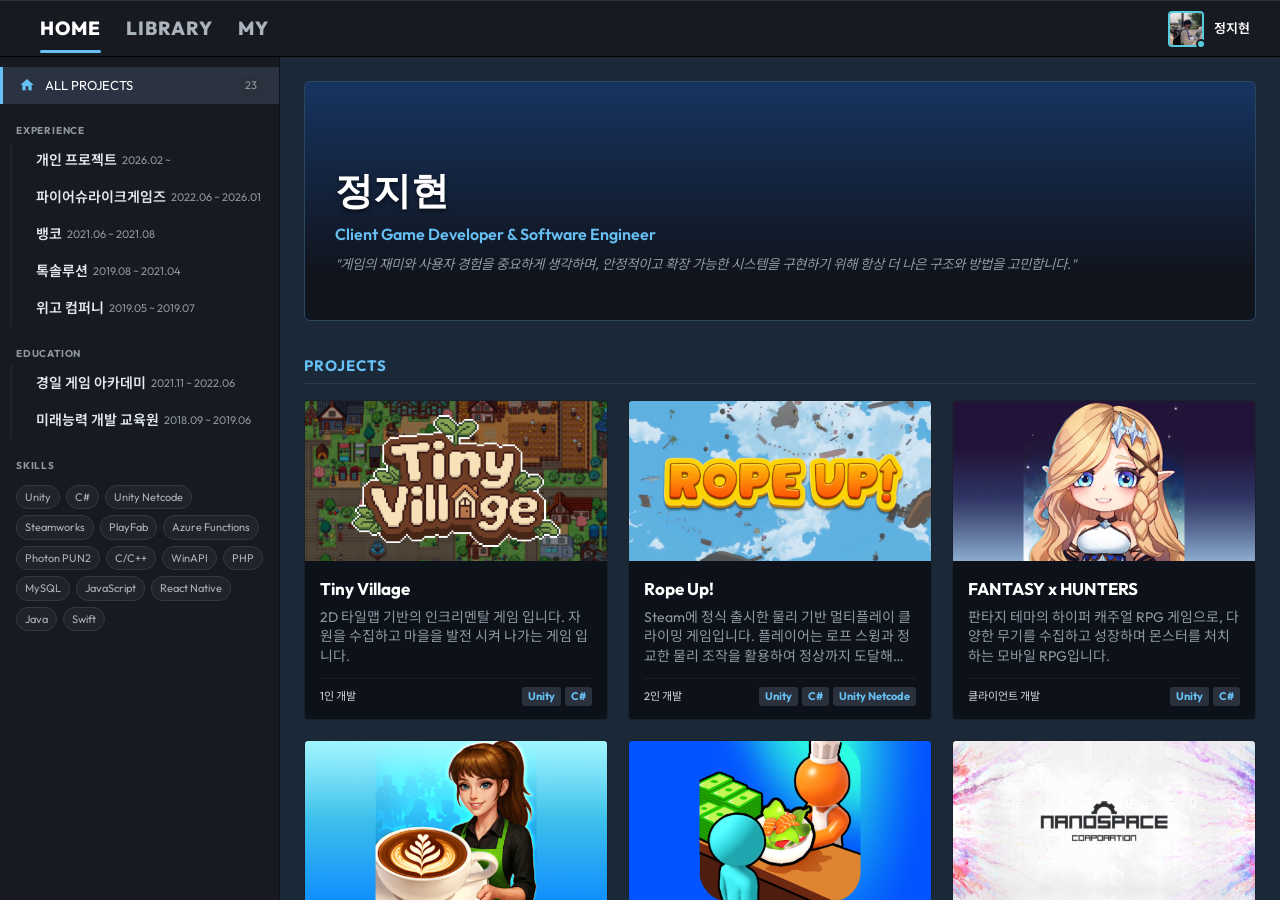
==== commit 7a7258b7: "수정" ====
--- a/index.html
+++ b/index.html
@@ -49,7 +49,7 @@
                     <span class="nav-tab active" data-target="store">HOME</span>
                     <span class="nav-tab" data-target="library">LIBRARY</span>
                     <!-- <span class="nav-tab" data-target="community">COMMUNITY</span> -->
-                    <span class="nav-tab" data-target="about">ELPOCO</span>
+                    <span class="nav-tab" data-target="about">MY</span>
                 </nav>
 
                 <!-- Profile Badge -->
@@ -59,10 +59,10 @@
                         <span class="online-indicator"></span>
                     </div>
                     <div class="profile-info">
-                        <span class="profile-name">Elpoco</span>
+                        <span class="profile-name">정지현</span>
                         <div class="profile-status">
                             <!-- <span class="status-badge">Lv.96</span> -->
-                            <span class="status-text">Online</span>
+                            <!-- <span class="status-text">Online</span> -->
                         </div>
                     </div>
                 </div>
@@ -125,7 +125,7 @@
                         <div class="store-hero-overlay"></div>
                         <div class="store-hero-content">
                             <!-- <span class="store-badge">NEW RELEASE</span> -->
-                            <h1>정지현 (Elpoco)</h1>
+                            <h1>정지현</h1>
                             <p class="about-title-role">Client Game Developer & Software Engineer</p>
                             <p class="about-quote">"게임의 재미와 사용자 경험을 중요하게 생각하며, 안정적이고 확장 가능한 시스템을 구현하기 위해 항상 더 나은 구조와 방법을
                                 고민합니다."</p>
@@ -282,12 +282,12 @@
                             </div>
 
                             <!-- System Requirements (System specs) -->
-                            <div class="detail-card system-reqs" id="technical-section">
+                            <!-- <div class="detail-card system-reqs" id="technical-section">
                                 <h3>Technical</h3>
                                 <ul class="responsibilities-list" id="detail-technical">
-                                    <!-- Dynamic points loaded by JS -->
+                                    
                                 </ul>
-                            </div>
+                            </div> -->
                         </div>
 
                         <!-- Right Block: Sidebar Game Specs & Achievements -->
--- a/css/style.css
+++ b/css/style.css
@@ -1258,11 +1258,6 @@
     -webkit-overflow-scrolling: touch;
     scrollbar-width: none;
     padding: 4px 0;
-    cursor: grab;
-}
-
-.screenshot-carousel-track:active {
-    cursor: grabbing;
 }
 
 .screenshot-carousel-track::-webkit-scrollbar {
@@ -1271,7 +1266,7 @@
 
 .screenshot-carousel-track .screenshot-item {
     flex-shrink: 0;
-    /* max-width: 320px; */
+    max-width: 85%;
     height: auto;
     max-height: 400px;
     border-radius: 6px;
@@ -1281,6 +1276,8 @@
     transition: border-color 0.2s, transform 0.2s, box-shadow 0.2s;
     background-color: #0d121a;
     cursor: pointer;
+    user-select: none;
+    -webkit-user-drag: none;
 }
 
 .screenshot-carousel-track .screenshot-item:hover {
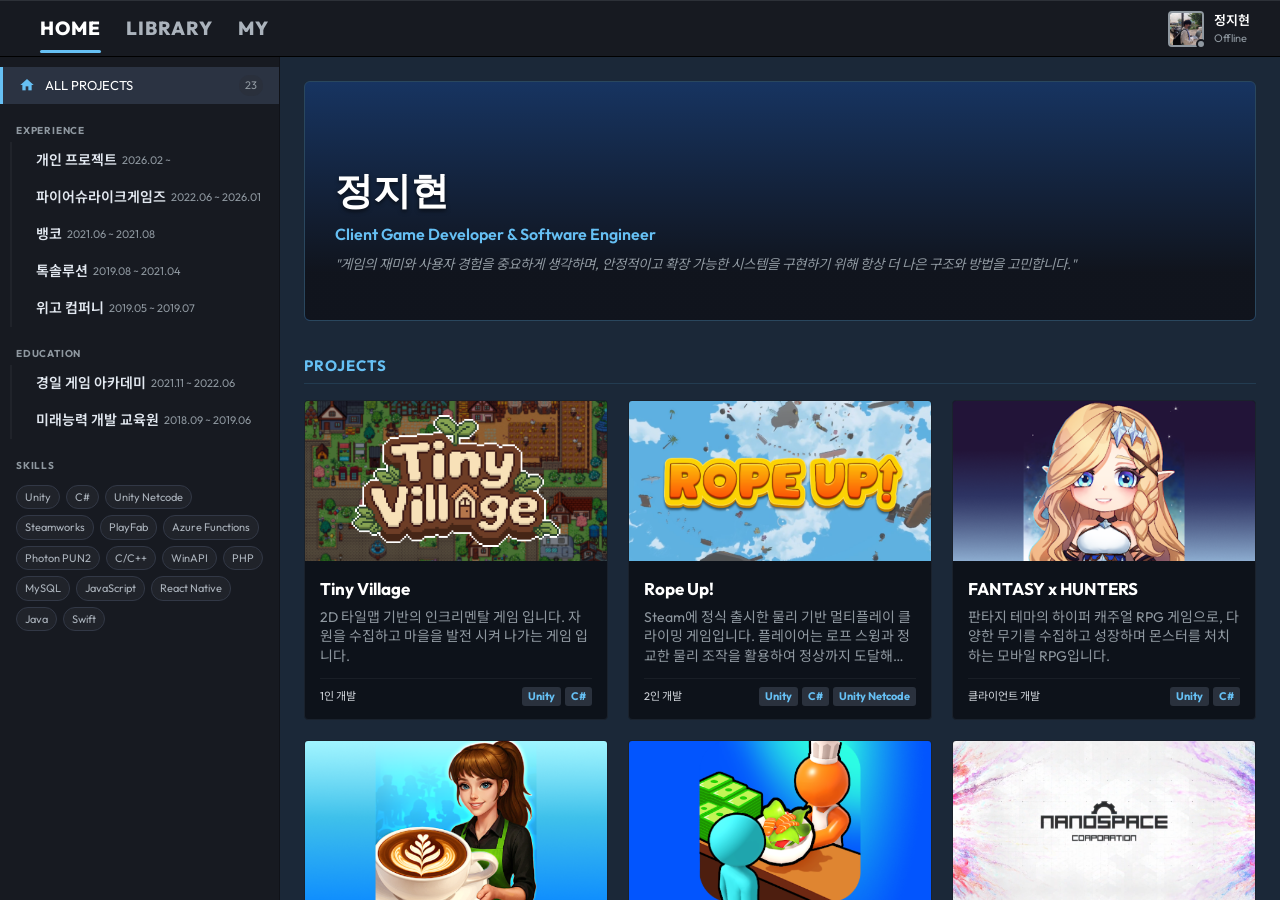
==== commit 13e3aee4: "오프라인 표시" ====
--- a/index.html
+++ b/index.html
@@ -62,7 +62,7 @@
                         <span class="profile-name">정지현</span>
                         <div class="profile-status">
                             <!-- <span class="status-badge">Lv.96</span> -->
-                            <!-- <span class="status-text">Online</span> -->
+                            <span class="status-text" id="user-status-text">Online</span>
                         </div>
                     </div>
                 </div>
@@ -415,8 +415,8 @@
                     <div class="about-header">
                         <img src="assets/images/jjh2.jpg" alt="정지현 사진" class="about-photo">
                         <div class="about-header-text">
-                            <h1>정지현 (Elpoco)</h1>
-                            <p class="about-title-role">Client Game Developer & Software Engineer</p>
+                            <h1>정지현</h1>
+                            <!-- <p class="about-title-role">Client Game Developer & Software Engineer</p> -->
                             <p class="about-quote">"게임의 재미와 사용자 경험을 중요하게 생각하며, 안정적이고 확장 가능한 시스템을 구현하기 위해 항상 더 나은 구조와 방법을
                                 고민합니다."</p>
                         </div>
--- a/css/style.css
+++ b/css/style.css
@@ -40,6 +40,8 @@
     --border-color: #2a475e;
     --online-green: #57cbde;
     /* In-game teal/green */
+    --offline-gray: #8f98a0;
+    /* Offline gray */
 }
 
 /* General Reset & Layout */
@@ -269,6 +271,11 @@
     border-radius: 4px;
     border: 2px solid var(--online-green);
     object-fit: cover;
+    transition: border-color 0.3s ease;
+}
+
+.profile-avatar.offline {
+    border-color: var(--offline-gray);
 }
 
 .online-indicator {
@@ -280,6 +287,11 @@
     background-color: var(--online-green);
     border-radius: 50%;
     border: 2px solid #171a21;
+    transition: background-color 0.3s ease;
+}
+
+.online-indicator.offline {
+    background-color: var(--offline-gray);
 }
 
 .profile-info {
@@ -310,6 +322,11 @@
 
 .status-text {
     color: var(--online-green);
+    transition: color 0.3s ease;
+}
+
+.status-text.offline {
+    color: var(--offline-gray);
 }
 
 /* ############ Steam App Body ############ */
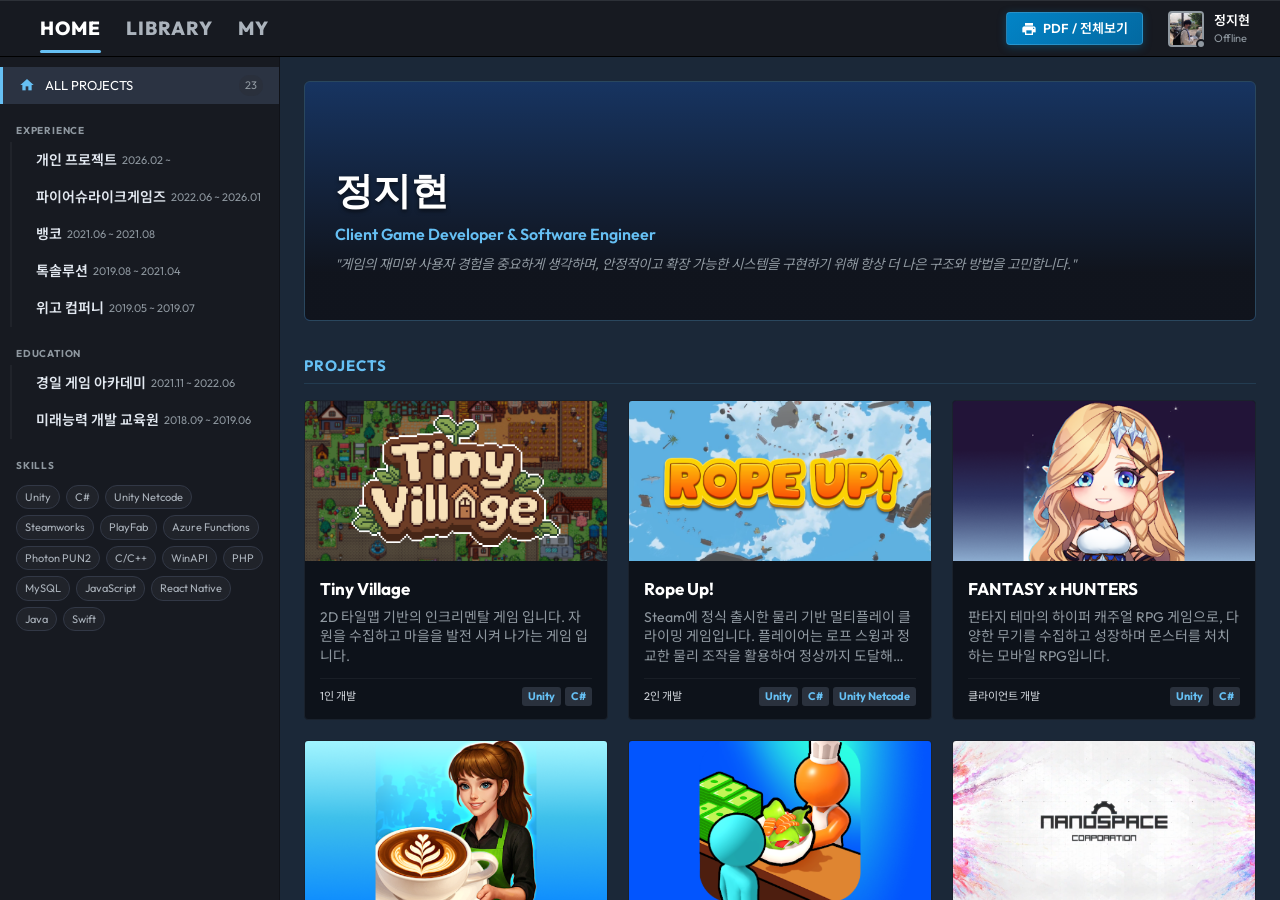
==== commit 90f3f5db: "feat: implement Steam-themed portfolio layout with initial assets, styles, and data management scrip" ====
--- a/index.html
+++ b/index.html
@@ -48,9 +48,14 @@
                 <nav class="steam-nav-tabs">
                     <span class="nav-tab active" data-target="store">HOME</span>
                     <span class="nav-tab" data-target="library">LIBRARY</span>
-                    <!-- <span class="nav-tab" data-target="community">COMMUNITY</span> -->
                     <span class="nav-tab" data-target="about">MY</span>
                 </nav>
+
+                <!-- PDF / All-in-One Page Link -->
+                <a href="print.html" class="btn-pdf-view" title="한눈에 스크롤 전체보기 및 PDF 인쇄">
+                    <i class="material-icons">print</i>
+                    <span>PDF / 전체보기</span>
+                </a>
 
                 <!-- Profile Badge -->
                 <div class="steam-profile-badge" onclick="switchTab('about')">
@@ -467,14 +472,11 @@
                         </div>
                     </div>
 
-                    <!-- <div class="store-section text-center py-5">
-                        <button class="btn-steam-primary px-5 py-3" onclick="copyEmail()">
-                            <i class="material-icons">content_copy</i> 이메일 주소 복사하기
-                        </button>
-                        <a href="mailto:wjdwlgus96@gmail.com" class="btn-steam-secondary px-5 py-3 ms-2">
-                            <i class="material-icons">send</i> 메일 보내기
+                    <div class="store-section text-center py-4">
+                        <a href="print.html" class="btn-steam-primary px-4 py-3" style="font-size: 14px; text-decoration: none; display: inline-flex; align-items: center; gap: 8px;">
+                            <i class="material-icons">description</i> 전체 프로젝트 한눈에 보기 & PDF 인쇄
                         </a>
-                    </div> -->
+                    </div>
                 </div>
 
             </section>
--- a/css/style.css
+++ b/css/style.css
@@ -2112,4 +2112,34 @@
         padding-bottom: 15px;
         margin-bottom: 15px;
     }
+}
+
+/* PDF / All-in-One View Link Button */
+.btn-pdf-view {
+    display: inline-flex;
+    align-items: center;
+    gap: 6px;
+    background: linear-gradient(135deg, #0284c7 0%, #0369a1 100%);
+    color: #ffffff !important;
+    padding: 6px 14px;
+    border-radius: 4px;
+    font-size: 13px;
+    font-weight: 600;
+    text-decoration: none !important;
+    margin-right: 15px;
+    border: 1px solid rgba(255, 255, 255, 0.15);
+    box-shadow: 0 2px 8px rgba(2, 132, 199, 0.35);
+    transition: all 0.2s ease;
+    white-space: nowrap;
+}
+
+.btn-pdf-view:hover {
+    background: linear-gradient(135deg, #0369a1 0%, #075985 100%);
+    transform: translateY(-1px);
+    box-shadow: 0 4px 12px rgba(2, 132, 199, 0.5);
+    color: #ffffff !important;
+}
+
+.btn-pdf-view .material-icons {
+    font-size: 16px;
 }
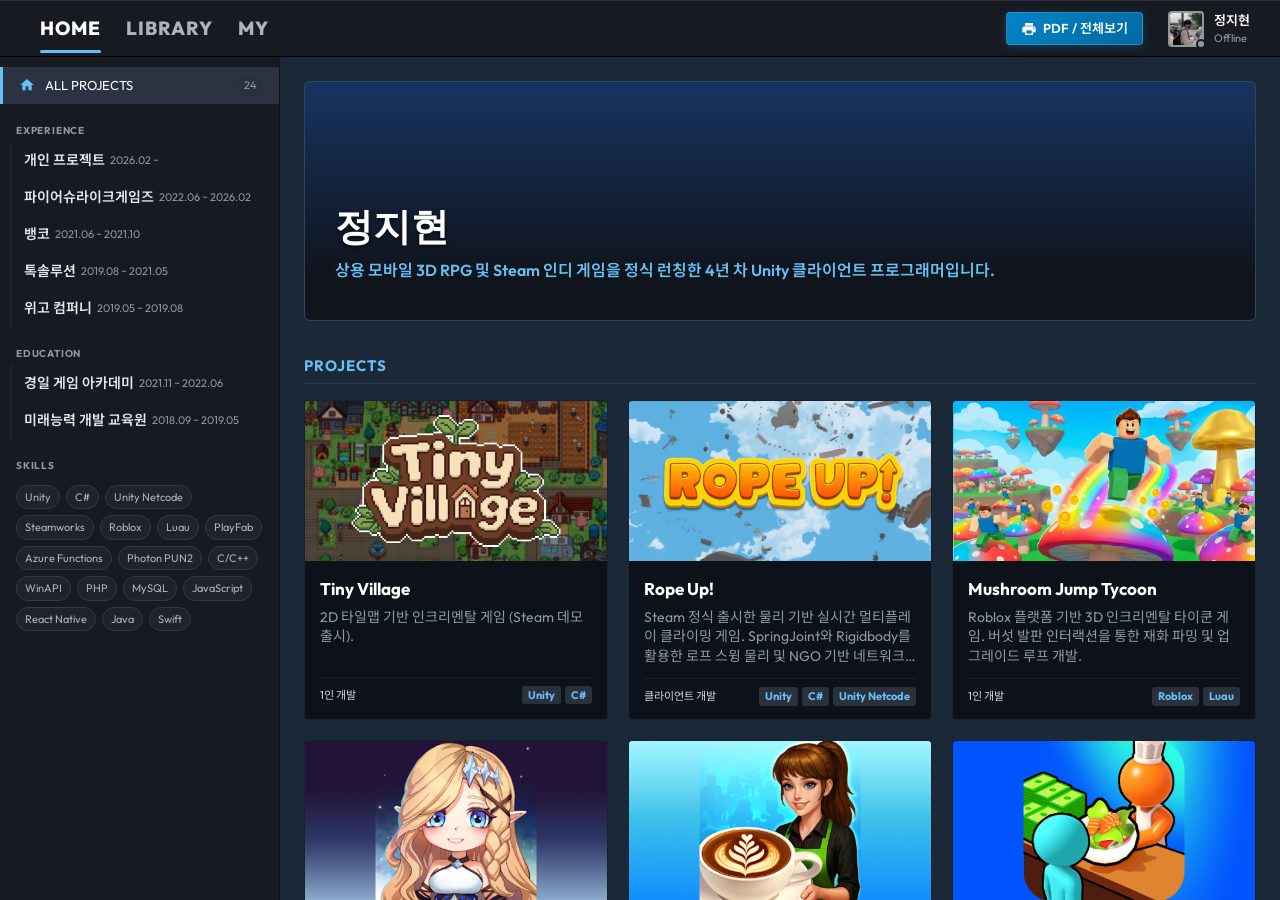
==== commit f313d07a: "feat: add print view feature and update portfolio layout" ====
--- a/index.html
+++ b/index.html
@@ -21,8 +21,8 @@
     <!-- Scripts -->
     <script src="js/jquery.min.js"></script>
     <script src="js/bootstrap.min.js" type="text/javascript"></script>
-    <script src="js/projects_data.js"></script>
-    <script src="js/script.js?v=2"></script>
+    <script src="js/projects_data.js?v=2"></script>
+    <script src="js/script.js?v=3"></script>
     <link rel="shortcut icon" href="favicon.ico">
 </head>
 
@@ -131,9 +131,9 @@
                         <div class="store-hero-content">
                             <!-- <span class="store-badge">NEW RELEASE</span> -->
                             <h1>정지현</h1>
-                            <p class="about-title-role">Client Game Developer & Software Engineer</p>
-                            <p class="about-quote">"게임의 재미와 사용자 경험을 중요하게 생각하며, 안정적이고 확장 가능한 시스템을 구현하기 위해 항상 더 나은 구조와 방법을
-                                고민합니다."</p>
+                            <!-- <p class="about-title-role">Client Game Developer & Software Engineer</p> -->
+                            <p class="about-title-role">상용 모바일 3D RPG 및 Steam 인디 게임을 정식 런칭한 4년 차 Unity 클라이언트 프로그래머입니다.
+                            </p>
                             <!-- <div class="store-hero-actions">
                                 <button class="btn-steam-primary" onclick="switchTab('library')">
                                     <i class="material-icons">play_arrow</i> 라이브러리 가기 (프로젝트 감상)
@@ -458,13 +458,13 @@
                                     <li><i class="material-icons info-icon-small">email</i> <strong>Email:</strong>
                                         <span class="click-email-text" onclick="copyEmail()">wjdwlgus96@gmail.com</span>
                                     </li>
-                                    <li><i class="material-icons info-icon-small">code</i> <strong>GitHub:</strong> <a
-                                            href="https://github.com/Elpoco" target="_blank">github.com/Elpoco</a></li>
-                                    <li><i class="material-icons info-icon-small">web</i> <strong>Portfolio:</strong>
+                                    <!-- <li><i class="material-icons info-icon-small">code</i> <strong>GitHub:</strong> <a
+                                            href="https://github.com/Elpoco" target="_blank">github.com/Elpoco</a></li> -->
+                                    <!-- <li><i class="material-icons info-icon-small">language</i> <strong>Portfolio:</strong>
                                         <a href="https://elpoco.github.io/Portfolio/"
                                             target="_blank">elpoco.github.io/Portfolio/</a>
-                                    </li>
-                                    <!-- <li><i class="material-icons info-icon-small">web</i> <strong>Blog:</strong> <a
+                                    </li> -->
+                                    <!-- <li><i class="material-icons info-icon-small">rss_feed</i> <strong>Blog:</strong> <a
                                             href="https://elpoco.tistory.com" target="_blank">elpoco.tistory.com</a>
                                     </li> -->
                                 </ul>
@@ -473,7 +473,8 @@
                     </div>
 
                     <div class="store-section text-center py-4">
-                        <a href="print.html" class="btn-steam-primary px-4 py-3" style="font-size: 14px; text-decoration: none; display: inline-flex; align-items: center; gap: 8px;">
+                        <a href="print.html" class="btn-steam-primary px-4 py-3"
+                            style="font-size: 14px; text-decoration: none; display: inline-flex; align-items: center; gap: 8px;">
                             <i class="material-icons">description</i> 전체 프로젝트 한눈에 보기 & PDF 인쇄
                         </a>
                     </div>
--- a/css/style.css
+++ b/css/style.css
@@ -467,7 +467,7 @@
 
 /* Sidebar Experience Specifics */
 .sidebar-exp-item {
-    padding: 8px 16px 8px 24px;
+    padding: 8px 12px 8px 12px;
     border-left: 2px solid #20232a;
     margin-left: 10px;
 }
@@ -1774,10 +1774,13 @@
 }
 
 .info-icon-small {
-    font-size: 16px !important;
+    font-size: 18px !important;
     vertical-align: middle;
-    color: var(--text-muted);
-    margin-right: 6px;
+    color: var(--accent-blue);
+    margin-right: 8px;
+    display: inline-flex;
+    align-items: center;
+    justify-content: center;
 }
 
 /* ==========================================================================
